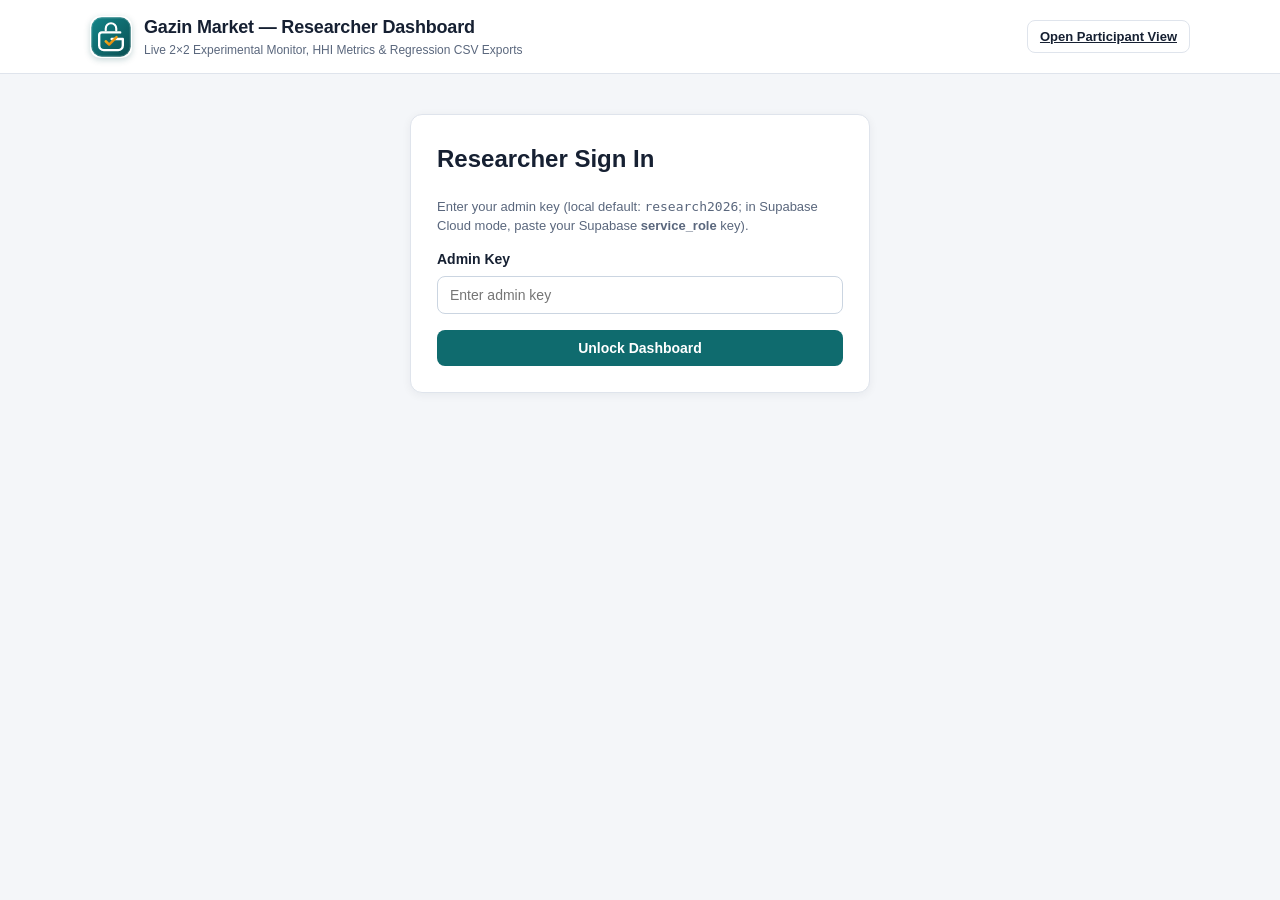
==== admin.html @ ff85631c "Add files via upload" ====
<!DOCTYPE html>
<html lang="en" dir="ltr">
<head>
  <meta charset="UTF-8" />
  <meta name="viewport" content="width=device-width, initial-scale=1.0" />
  <title>Gazin Market | Researcher Dashboard</title>
  <link rel="icon" type="image/svg+xml" href="./images/gazin-logo.svg" />
  <link rel="stylesheet" href="./styles.css" />
</head>
<body>
  <header class="site-header">
    <div class="container header-inner">
      <div class="brand-group">
        <img src="./images/gazin-logo.svg" alt="Gazin Market" class="brand-logo-img" width="42" height="42" />
        <div>
          <div class="brand-name">Gazin Market — Researcher Dashboard</div>
          <div class="brand-sub">Live 2&times;2 Experimental Monitor, HHI Metrics &amp; Regression CSV Exports</div>
        </div>
      </div>
      <div class="header-badges">
        <a href="./" class="btn btn-secondary btn-sm">Open Participant View</a>
      </div>
    </div>
  </header>

  <main class="container main-shell">
    <!-- Auth Gate -->
    <section id="admin-auth-panel" class="card-panel" style="max-width: 460px; margin: 40px auto;">
      <h2>Researcher Sign In</h2>
      <p class="muted small-note" id="admin-auth-hint">Enter your admin key (local default: <code>research2026</code>; in Supabase Cloud mode, paste your Supabase <strong>service_role</strong> key).</p>
      <form id="admin-auth-form" class="form-stack">
        <div class="form-field">
          <label for="admin-key-input">Admin Key</label>
          <input type="password" id="admin-key-input" class="text-input" placeholder="Enter admin key" required />
        </div>
        <div id="admin-auth-error" class="alert-error hidden"></div>
        <button type="submit" class="btn btn-primary">Unlock Dashboard</button>
      </form>
    </section>

    <!-- Dashboard Content -->
    <div id="admin-content" class="hidden">
      <div class="kpi-grid">
        <div class="kpi-card">
          <div class="kpi-num" id="kpi-completed">0</div>
          <div class="kpi-title">Completed Sessions (Total: <span id="kpi-total">0</span>)</div>
        </div>
        <div class="kpi-card">
          <div class="kpi-num" id="kpi-split">0 / 0</div>
          <div class="kpi-title">Completed Human / AI Agent</div>
        </div>
        <div class="kpi-card">
          <div class="kpi-num" id="kpi-attention">—</div>
          <div class="kpi-title">Human Attention Pass Rate</div>
        </div>
        <div class="kpi-card">
          <div class="kpi-num" id="kpi-choices">0</div>
          <div class="kpi-title">Total Recorded Choices</div>
        </div>
      </div>

      <!-- 2x2 Results Table -->
      <section class="card-panel" style="margin-bottom: 20px;">
        <div class="task-top-row" style="margin-bottom: 12px;">
          <div>
            <h2 style="margin-bottom: 4px;">Live 2&times;2 Experimental Summary</h2>
            <p class="muted small-note" style="margin: 0;">Small-seller choice share (H1–H3) and seller concentration HHI across experimental cells.</p>
          </div>
          <div style="display: flex; gap: 8px; flex-wrap: wrap;">
            <button type="button" id="btn-refresh-admin" class="btn btn-secondary btn-sm">Refresh Data</button>
            <button type="button" id="btn-delete-test" class="btn btn-danger btn-sm">Delete TEST* Sessions</button>
          </div>
        </div>

        <div style="overflow-x: auto;">
          <table class="data-table">
            <thead>
              <tr>
                <th>Decision Maker</th>
                <th>Ranking Policy</th>
                <th>N Choices</th>
                <th>Small Seller %</th>
                <th>HHI (0–1)</th>
                <th>HHI (0–10,000)</th>
                <th>Avg Offers Inspected</th>
              </tr>
            </thead>
            <tbody id="cells-tbody"></tbody>
          </table>
        </div>
      </section>

      <!-- CSV Exports -->
      <section class="card-panel" style="margin-bottom: 20px;">
        <h2>Regression-Ready CSV Exports</h2>
        <p class="muted small-note">Download datasets formatted directly for Logistic Regression (H1–H3), Conditional/Mixed Logit (robustness), Clickstream Inspection, and Session Metadata.</p>
        <div class="actions-row">
          <button type="button" class="btn btn-primary" data-export="choices.csv">Download choices_regression.csv</button>
          <button type="button" class="btn btn-primary" data-export="offers_long.csv">Download offers_long_logit.csv</button>
          <button type="button" class="btn btn-secondary" data-export="events.csv">Download events.csv</button>
          <button type="button" class="btn btn-secondary" data-export="sessions.csv">Download sessions.csv</button>
        </div>
      </section>

      <!-- Study Link Generator -->
      <section class="card-panel" style="margin-bottom: 20px;">
        <h2>Study Link Generator</h2>
        <div class="form-stack">
          <div>
            <strong>Human Study — English (Within-Subjects: 2 Popularity + 2 Diversity):</strong>
            <div class="url-box" id="url-human" style="margin-top: 6px;"></div>
          </div>
          <div>
            <strong>Human Study — Persian / فارسی (Within-Subjects: 2 Popularity + 2 Diversity):</strong>
            <div class="url-box" id="url-human-fa" style="margin-top: 6px;"></div>
          </div>
          <div>
            <strong>Prolific Redirect Template (English):</strong>
            <div class="url-box" id="url-prolific" style="margin-top: 6px;"></div>
          </div>
          <div>
            <strong>AI Agent Run Link Builder:</strong>
            <div class="two-col-fields" style="margin-top: 8px;">
              <div class="form-field">
                <label for="builder-model">AI Model Name</label>
                <input type="text" id="builder-model" class="text-input" value="gpt-4o" />
              </div>
              <div class="form-field">
                <label for="builder-policy">Policy Condition</label>
                <select id="builder-policy" class="text-input">
                  <option value="">within-subjects (2 popularity + 2 diversity)</option>
                  <option value="popularity">popularity</option>
                  <option value="diversity">diversity</option>
                </select>
              </div>
            </div>
            <div class="form-field" style="margin-top: 10px; max-width: 240px;">
              <label for="builder-run">Run ID</label>
              <input type="text" id="builder-run" class="text-input" value="01" />
            </div>
            <div class="url-box" id="url-agent" style="margin-top: 10px;"></div>
            <div class="actions-row" style="margin-top: 10px;">
              <button type="button" id="btn-copy-agent-url" class="btn btn-secondary btn-sm">Copy Agent URL</button>
            </div>
          </div>
        </div>
      </section>

      <!-- Recent Sessions -->
      <section class="card-panel">
        <h2>Recent Sessions (Latest 30)</h2>
        <div style="overflow-x: auto;">
          <table class="data-table">
            <thead>
              <tr>
                <th>Participant</th>
                <th>Type</th>
                <th>AI Model</th>
                <th>Policy</th>
                <th>Choices</th>
                <th>Status</th>
                <th>Attention Check</th>
                <th>Created (UTC)</th>
              </tr>
            </thead>
            <tbody id="recent-tbody"></tbody>
          </table>
        </div>
      </section>
    </div>
  </main>

  <script src="./config.js"></script>
  <script src="./api_client.js"></script>
  <script src="./admin.js"></script>
</body>
</html>
---- styles.css ----
@import url("https://fonts.googleapis.com/css2?family=Vazirmatn:wght@400;500;600;700;800&display=swap");

:root {
  --bg: #f4f6f9;
  --surface: #ffffff;
  --border: #dfe4ec;
  --text: #162032;
  --muted: #5a677d;
  --primary: #0f6b6e;
  --primary-hover: #0a5255;
  --primary-soft: #e7f4f4;
  --accent: #d97706;
  --success: #15803d;
  --success-bg: #ecfdf3;
  --danger: #b91c1c;
  --danger-bg: #fef2f2;
  --radius: 12px;
  --shadow: 0 2px 10px rgba(15, 32, 56, 0.06);
}

* {
  box-sizing: border-box;
}

body {
  margin: 0;
  font-family: -apple-system, BlinkMacSystemFont, "Segoe UI", Roboto, "Helvetica Neue", Arial, sans-serif;
  background: var(--bg);
  color: var(--text);
  line-height: 1.5;
  padding-bottom: 92px;
}

.hidden {
  display: none !important;
}

.container {
  width: 100%;
  max-width: 1140px;
  margin: 0 auto;
  padding: 0 20px;
}

/* Header */
.site-header {
  background: var(--surface);
  border-bottom: 1px solid var(--border);
  position: sticky;
  top: 0;
  z-index: 40;
}

.header-inner {
  display: flex;
  align-items: center;
  justify-content: space-between;
  gap: 16px;
  padding-top: 14px;
  padding-bottom: 14px;
  flex-wrap: wrap;
}

.brand-group {
  display: flex;
  align-items: center;
  gap: 12px;
}

.brand-logo-img {
  width: 42px;
  height: 42px;
  border-radius: 10px;
  display: block;
  flex-shrink: 0;
  box-shadow: 0 2px 6px rgba(10, 79, 82, 0.22);
}

.brand-logo {
  width: 40px;
  height: 40px;
  border-radius: 10px;
  background: var(--primary);
  color: #fff;
  font-weight: 800;
  font-size: 20px;
  display: grid;
  place-items: center;
}

.brand-name {
  font-weight: 700;
  font-size: 18px;
  letter-spacing: -0.01em;
}

.brand-sub {
  font-size: 12px;
  color: var(--muted);
}

.header-badges {
  display: flex;
  align-items: center;
  gap: 8px;
  flex-wrap: wrap;
}

.sim-badge {
  background: #f1f5f9;
  color: #334155;
  border: 1px solid var(--border);
  border-radius: 999px;
  padding: 5px 12px;
  font-size: 12px;
  font-weight: 500;
}

.agent-badge {
  background: #ede9fe;
  color: #5b21b6;
  border: 1px solid #c4b5fd;
  border-radius: 999px;
  padding: 5px 12px;
  font-size: 12px;
  font-weight: 600;
}

/* Main shell & panels */
.main-shell {
  margin-top: 24px;
}

.card-panel {
  background: var(--surface);
  border: 1px solid var(--border);
  border-radius: var(--radius);
  box-shadow: var(--shadow);
  padding: 26px;
}

.eyebrow {
  display: inline-block;
  font-size: 12px;
  font-weight: 700;
  text-transform: uppercase;
  letter-spacing: 0.05em;
  color: var(--primary);
  margin-bottom: 8px;
}

h1, h2, h3, h4 {
  margin-top: 0;
  color: var(--text);
}

.lead {
  font-size: 16px;
  color: #334155;
}

.muted {
  color: var(--muted);
}

.small-note {
  font-size: 13px;
}

.req {
  color: var(--danger);
}

/* Step pills */
.step-pills {
  display: flex;
  gap: 8px;
  flex-wrap: wrap;
  margin-bottom: 20px;
}

.pill {
  font-size: 12px;
  font-weight: 600;
  padding: 5px 12px;
  border-radius: 999px;
  background: #f1f5f9;
  color: var(--muted);
  border: 1px solid var(--border);
}

.pill.active {
  background: var(--primary-soft);
  color: var(--primary);
  border-color: #99d1d3;
}

.pill.done {
  background: var(--success-bg);
  color: var(--success);
  border-color: #bbf7d0;
}

/* Welcome */
.welcome-grid {
  display: grid;
  grid-template-columns: 1.5fr 1fr;
  gap: 28px;
  align-items: start;
}

.info-chips {
  display: flex;
  gap: 8px;
  flex-wrap: wrap;
  margin: 18px 0 22px;
}

.chip {
  background: #f8fafc;
  border: 1px solid var(--border);
  border-radius: 8px;
  padding: 6px 12px;
  font-size: 13px;
  font-weight: 500;
}

.summary-box {
  background: #f8fafc;
  border: 1px solid var(--border);
  border-radius: 10px;
  padding: 18px 20px;
}

.summary-box ul {
  margin: 10px 0 0;
  padding-left: 18px;
}

.summary-box li {
  margin-bottom: 8px;
  font-size: 14px;
  color: #334155;
}

/* Buttons */
.btn {
  display: inline-flex;
  align-items: center;
  justify-content: center;
  gap: 6px;
  border-radius: 8px;
  border: 1px solid transparent;
  font-weight: 600;
  font-size: 14px;
  padding: 9px 16px;
  cursor: pointer;
  transition: background-color 0.15s ease, border-color 0.15s ease, transform 0.05s ease;
}

.btn:disabled {
  opacity: 0.5;
  cursor: not-allowed;
}

.btn-lg {
  padding: 11px 22px;
  font-size: 15px;
}

.btn-sm {
  padding: 6px 12px;
  font-size: 13px;
}

.btn-primary {
  background: var(--primary);
  color: #fff;
}

.btn-primary:hover:not(:disabled) {
  background: var(--primary-hover);
}

.btn-secondary {
  background: #fff;
  color: var(--text);
  border-color: var(--border);
}

.btn-secondary:hover:not(:disabled) {
  background: #f8fafc;
}

.btn-danger {
  background: var(--danger);
  color: #fff;
}

.btn-danger:hover:not(:disabled) {
  background: #991b1b;
}

.actions-row {
  display: flex;
  gap: 12px;
  margin-top: 18px;
  flex-wrap: wrap;
}

/* Forms */
.consent-box {
  background: #f8fafc;
  border: 1px solid var(--border);
  border-radius: 10px;
  padding: 16px 20px;
  margin-bottom: 20px;
  font-size: 14px;
  color: #334155;
}

.form-stack {
  display: flex;
  flex-direction: column;
  gap: 16px;
}

.form-field {
  display: flex;
  flex-direction: column;
  gap: 6px;
}

.form-field label {
  font-weight: 600;
  font-size: 14px;
}

.text-input {
  width: 100%;
  padding: 10px 12px;
  border: 1px solid #cbd5e1;
  border-radius: 8px;
  font-size: 14px;
  font-family: inherit;
  background: #fff;
}

.text-input:focus {
  outline: 2px solid var(--primary-soft);
  border-color: var(--primary);
}

.checkbox-row {
  display: flex;
  align-items: flex-start;
  gap: 10px;
  font-size: 14px;
  cursor: pointer;
}

.checkbox-row input {
  margin-top: 3px;
  width: 16px;
  height: 16px;
}

.two-col-fields {
  display: grid;
  grid-template-columns: 1fr 1fr;
  gap: 16px;
}

.alert-error {
  background: var(--danger-bg);
  border: 1px solid #fecaca;
  color: var(--danger);
  border-radius: 8px;
  padding: 10px 14px;
  font-size: 14px;
  margin-top: 12px;
}

/* Instructions */
.instruction-cards {
  display: grid;
  grid-template-columns: repeat(3, 1fr);
  gap: 16px;
  margin: 18px 0;
}

.inst-card {
  border: 1px solid var(--border);
  border-radius: 10px;
  padding: 16px;
  background: #f8fafc;
  display: flex;
  gap: 12px;
  align-items: flex-start;
}

.inst-num {
  width: 28px;
  height: 28px;
  border-radius: 999px;
  background: var(--primary);
  color: #fff;
  font-weight: 700;
  font-size: 14px;
  display: grid;
  place-items: center;
  flex-shrink: 0;
}

.inst-card h4 {
  margin-bottom: 4px;
  font-size: 15px;
}

.inst-card p {
  margin: 0;
  font-size: 13px;
  color: #475569;
}

/* Marketplace Task View */
.task-header {
  margin-bottom: 20px;
  padding: 20px 24px;
}

.task-top-row {
  display: flex;
  justify-content: space-between;
  align-items: flex-start;
  gap: 18px;
  flex-wrap: wrap;
}

.task-counter {
  display: inline-block;
  font-size: 12px;
  font-weight: 700;
  text-transform: uppercase;
  letter-spacing: 0.04em;
  color: var(--primary);
  background: var(--primary-soft);
  padding: 3px 10px;
  border-radius: 999px;
  margin-bottom: 6px;
}

.task-product-heading {
  font-size: 22px;
  margin-bottom: 4px;
}

.task-prompt {
  margin: 10px 0 12px;
  font-size: 15px;
  color: #1e293b;
  background: #f8fafc;
  border-left: 4px solid var(--primary);
  padding: 10px 14px;
  border-radius: 0 8px 8px 0;
}

.listing-meta-bar {
  display: flex;
  justify-content: space-between;
  align-items: center;
  font-size: 13px;
  color: #334155;
  padding-top: 10px;
  border-top: 1px solid #eef2f6;
  flex-wrap: wrap;
  gap: 8px;
}

.progress-wrap {
  min-width: 190px;
}

.progress-label {
  font-size: 12px;
  font-weight: 600;
  color: var(--muted);
  margin-bottom: 5px;
  text-align: right;
}

.progress-track {
  height: 8px;
  background: #e2e8f0;
  border-radius: 999px;
  overflow: hidden;
}

.progress-fill {
  height: 100%;
  background: var(--primary);
  transition: width 0.25s ease;
}

.market-layout {
  display: grid;
  grid-template-columns: 1fr 290px;
  gap: 20px;
  align-items: start;
}

.offers-column {
  display: flex;
  flex-direction: column;
  gap: 14px;
}

/* Offer Card */
.offer-card {
  background: var(--surface);
  border: 2px solid var(--border);
  border-radius: var(--radius);
  padding: 18px 20px;
  display: grid;
  grid-template-columns: 132px 1fr 210px;
  gap: 20px;
  align-items: center;
  box-shadow: var(--shadow);
  transition: border-color 0.15s ease, box-shadow 0.15s ease;
}

.offer-card:hover {
  border-color: #94a3b8;
}

.offer-card.selected {
  border-color: var(--primary);
  background: #f6fbfb;
}

.offer-img-box {
  width: 132px;
  height: 132px;
  background: #ffffff;
  border: 1px solid #edf0f5;
  border-radius: 10px;
  display: grid;
  place-items: center;
  padding: 8px;
}

.offer-img-box img {
  max-width: 100%;
  max-height: 100%;
  object-fit: contain;
}

.offer-body {
  display: flex;
  flex-direction: column;
  gap: 6px;
}

.offer-title {
  font-size: 16px;
  font-weight: 700;
  margin: 0;
  color: var(--text);
}

.offer-specs {
  font-size: 13px;
  color: var(--muted);
}

.offer-rating-line {
  display: flex;
  align-items: center;
  gap: 8px;
  font-size: 13px;
  flex-wrap: wrap;
}

.stars {
  color: var(--accent);
  font-weight: 700;
}

.stock-pill {
  background: var(--success-bg);
  color: var(--success);
  font-size: 12px;
  font-weight: 600;
  padding: 2px 8px;
  border-radius: 6px;
}

.seller-info-box {
  margin-top: 4px;
  padding-top: 8px;
  border-top: 1px solid #eef2f6;
  display: flex;
  flex-direction: column;
  gap: 3px;
  font-size: 13px;
}

.seller-link-row {
  display: flex;
  align-items: center;
  gap: 8px;
  flex-wrap: wrap;
}

.seller-name-btn {
  background: none;
  border: none;
  padding: 0;
  color: var(--primary);
  font-weight: 700;
  font-size: 14px;
  cursor: pointer;
  text-decoration: underline;
  text-underline-offset: 2px;
}

.seller-name-btn:hover {
  color: var(--primary-hover);
}

.catalog-line {
  font-size: 13px;
  color: #334155;
  font-weight: 500;
}

.offer-action-col {
  display: flex;
  flex-direction: column;
  align-items: stretch;
  gap: 8px;
  border-left: 1px solid #eef2f6;
  padding-left: 18px;
}

.price-tag {
  font-size: 22px;
  font-weight: 800;
  color: var(--text);
}

.delivery-line {
  font-size: 12px;
  color: var(--success);
  font-weight: 600;
}

.select-offer-btn {
  width: 100%;
  border: 1.5px solid var(--primary);
  background: #fff;
  color: var(--primary);
  font-weight: 700;
  padding: 9px 12px;
  border-radius: 8px;
  cursor: pointer;
  font-size: 14px;
}

.select-offer-btn:hover {
  background: var(--primary-soft);
}

.offer-card.selected .select-offer-btn {
  background: var(--primary);
  color: #fff;
}

/* Sidebar */
.sidebar-box {
  position: sticky;
  top: 86px;
  padding: 20px;
}

.sidebar-hint {
  font-size: 13px;
  color: var(--muted);
  margin-bottom: 12px;
}

.sidebar-checklist {
  padding-left: 18px;
  margin: 0 0 16px;
  font-size: 13px;
  color: #334155;
}

.sidebar-checklist li {
  margin-bottom: 6px;
}

.selected-preview {
  background: #f8fafc;
  border: 1px solid var(--border);
  border-radius: 8px;
  padding: 12px;
  font-size: 13px;
}

/* Sticky Bottom Bar */
.sticky-bar {
  position: fixed;
  bottom: 0;
  left: 0;
  right: 0;
  background: var(--surface);
  border-top: 1px solid var(--border);
  box-shadow: 0 -4px 16px rgba(15, 23, 42, 0.08);
  padding: 12px 0;
  z-index: 45;
}

.sticky-inner {
  display: flex;
  justify-content: space-between;
  align-items: center;
  gap: 16px;
}

.sticky-text {
  font-size: 14px;
  font-weight: 500;
}

/* Modals */
.modal-backdrop {
  position: fixed;
  inset: 0;
  background: rgba(15, 23, 42, 0.55);
  display: grid;
  place-items: center;
  padding: 20px;
  z-index: 60;
}

.modal-card {
  background: var(--surface);
  border-radius: var(--radius);
  max-width: 480px;
  width: 100%;
  padding: 24px;
  box-shadow: 0 20px 40px rgba(15, 23, 42, 0.25);
  max-height: 90vh;
  overflow-y: auto;
}

.modal-wide {
  max-width: 640px;
}

.modal-header {
  display: flex;
  justify-content: space-between;
  align-items: center;
  border-bottom: 1px solid var(--border);
  padding-bottom: 12px;
  margin-bottom: 16px;
}

.modal-header h3 {
  margin: 0;
}

.modal-close {
  background: none;
  border: none;
  font-size: 26px;
  line-height: 1;
  color: var(--muted);
  cursor: pointer;
}

.modal-actions {
  display: flex;
  justify-content: flex-end;
  gap: 10px;
  margin-top: 20px;
}

.detail-grid {
  display: grid;
  grid-template-columns: 140px 1fr;
  gap: 16px;
  align-items: start;
  margin-bottom: 16px;
}

.spec-table {
  width: 100%;
  border-collapse: collapse;
  font-size: 14px;
  margin-top: 12px;
}

.spec-table th,
.spec-table td {
  padding: 8px 10px;
  border-bottom: 1px solid #eef2f6;
  text-align: left;
}

.spec-table th {
  color: var(--muted);
  font-weight: 600;
  width: 38%;
}

.stat-cards-3 {
  display: grid;
  grid-template-columns: repeat(3, 1fr);
  gap: 12px;
  margin: 14px 0;
}

.stat-tile {
  background: #f8fafc;
  border: 1px solid var(--border);
  border-radius: 10px;
  padding: 12px;
  text-align: center;
}

.stat-val {
  font-size: 20px;
  font-weight: 800;
  color: var(--text);
}

.stat-lbl {
  font-size: 12px;
  color: var(--muted);
}

/* Complete Screen */
.complete-box {
  text-align: center;
  padding: 20px 12px;
}

.complete-icon {
  width: 56px;
  height: 56px;
  border-radius: 999px;
  background: var(--success-bg);
  color: var(--success);
  font-size: 28px;
  font-weight: 800;
  display: grid;
  place-items: center;
  margin: 0 auto 14px;
  border: 2px solid #86efac;
}

.completion-code-box {
  display: inline-flex;
  align-items: center;
  gap: 12px;
  background: #f8fafc;
  border: 1px solid var(--border);
  border-radius: 10px;
  padding: 12px 18px;
  margin: 14px 0;
  flex-wrap: wrap;
}

.completion-code-box strong {
  font-family: ui-monospace, SFMono-Regular, Menlo, Consolas, monospace;
  font-size: 16px;
  color: var(--primary);
}

/* Admin Dashboard Helpers */
.kpi-grid {
  display: grid;
  grid-template-columns: repeat(4, 1fr);
  gap: 14px;
  margin-bottom: 20px;
}

.kpi-card {
  background: var(--surface);
  border: 1px solid var(--border);
  border-radius: var(--radius);
  padding: 16px 18px;
  box-shadow: var(--shadow);
}

.kpi-num {
  font-size: 26px;
  font-weight: 800;
  color: var(--primary);
}

.kpi-title {
  font-size: 13px;
  color: var(--muted);
  margin-top: 2px;
}

.data-table {
  width: 100%;
  border-collapse: collapse;
  font-size: 13px;
}

.data-table th,
.data-table td {
  padding: 10px 12px;
  border-bottom: 1px solid var(--border);
  text-align: left;
}

.data-table th {
  background: #f8fafc;
  color: #334155;
  font-weight: 700;
}

.url-box {
  font-family: ui-monospace, SFMono-Regular, Menlo, Consolas, monospace;
  font-size: 12px;
  background: #f8fafc;
  border: 1px solid var(--border);
  padding: 10px 12px;
  border-radius: 8px;
  word-break: break-all;
}

/* Language Switcher */
.lang-bar {
  display: flex;
  align-items: center;
  justify-content: space-between;
  gap: 12px;
  padding: 12px 16px;
  background: #f8fafc;
  border: 1px solid var(--border);
  border-radius: 10px;
  margin-bottom: 20px;
  flex-wrap: wrap;
}

.lang-bar-label {
  font-size: 13px;
  font-weight: 700;
  color: #334155;
}

.lang-btn-group {
  display: inline-flex;
  gap: 8px;
}

.lang-btn {
  padding: 7px 16px;
  border-radius: 8px;
  border: 1.5px solid #cbd5e1;
  background: #fff;
  color: var(--text);
  font-weight: 700;
  font-size: 13px;
  cursor: pointer;
  font-family: inherit;
  transition: all 0.15s ease;
}

.lang-btn:hover {
  border-color: var(--primary);
  color: var(--primary);
}

.lang-btn.active {
  background: var(--primary);
  border-color: var(--primary);
  color: #fff;
}

/* RTL Support for Persian */
[dir="rtl"] body {
  font-family: "Vazirmatn", Tahoma, -apple-system, BlinkMacSystemFont, "Segoe UI", Arial, sans-serif;
}

[dir="rtl"] .summary-box ul,
[dir="rtl"] .sidebar-checklist {
  padding-left: 0;
  padding-right: 18px;
}

[dir="rtl"] .task-prompt {
  border-left: none;
  border-right: 4px solid var(--primary);
  border-radius: 8px 0 0 8px;
}

[dir="rtl"] .progress-label {
  text-align: left;
}

[dir="rtl"] .offer-action-col {
  border-left: none;
  padding-left: 0;
  border-right: 1px solid #eef2f6;
  padding-right: 18px;
}

[dir="rtl"] .spec-table th,
[dir="rtl"] .spec-table td {
  text-align: right;
}

@media (max-width: 900px) {
  [dir="rtl"] .offer-action-col {
    border-right: none;
    padding-right: 0;
    border-top: 1px solid #eef2f6;
    padding-top: 12px;
  }
}

@media (max-width: 900px) {
  .welcome-grid,
  .market-layout,
  .instruction-cards,
  .kpi-grid {
    grid-template-columns: 1fr;
  }
  .offer-card {
    grid-template-columns: 1fr;
  }
  .offer-action-col {
    border-left: none;
    border-top: 1px solid #eef2f6;
    padding-left: 0;
    padding-top: 12px;
  }
  .two-col-fields,
  .stat-cards-3 {
    grid-template-columns: 1fr;
  }
}
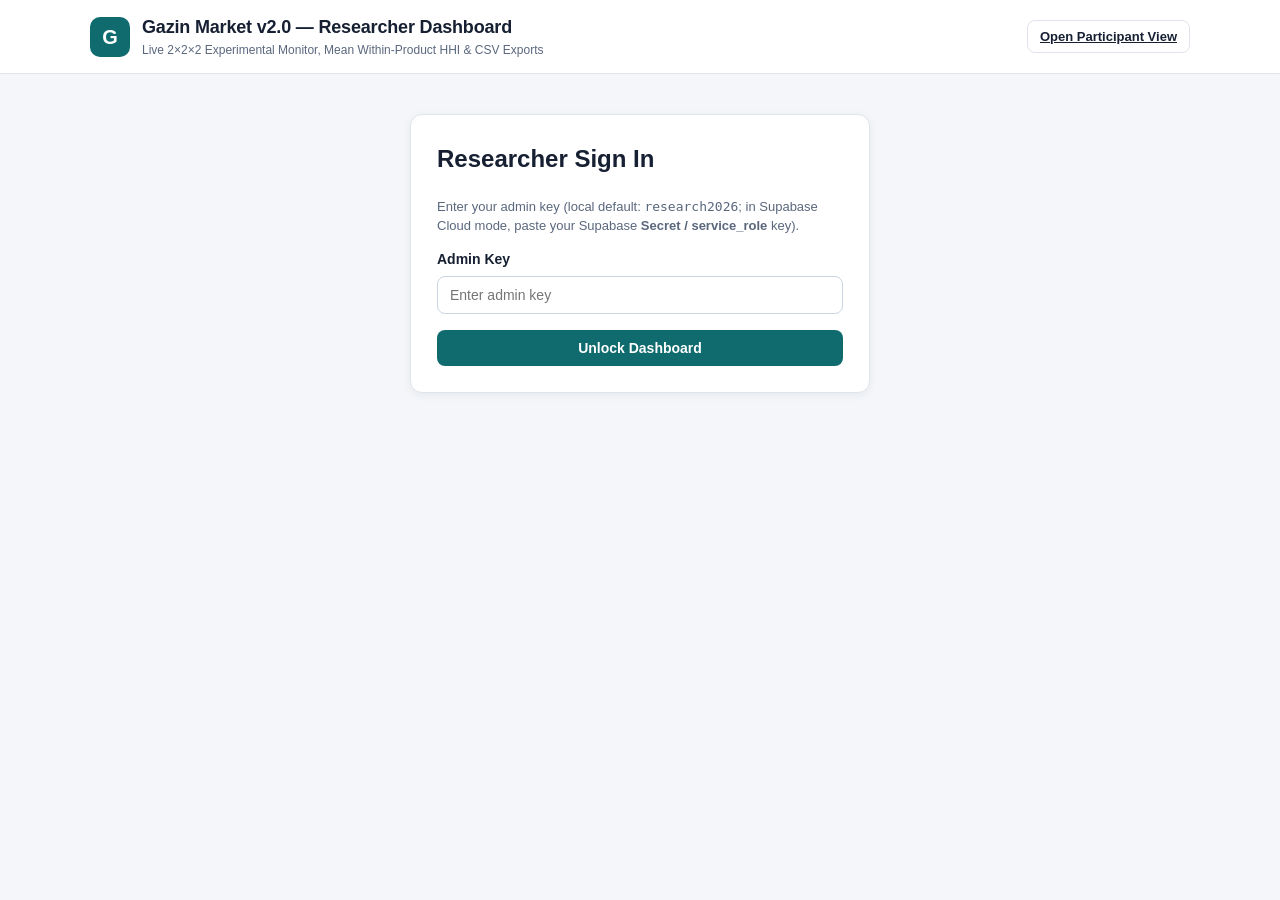
==== commit eb1e9fff: "Add files via upload" ====
--- a/admin.html
+++ b/admin.html
@@ -4,17 +4,16 @@
   <meta charset="UTF-8" />
   <meta name="viewport" content="width=device-width, initial-scale=1.0" />
   <title>Gazin Market | Researcher Dashboard</title>
-  <link rel="icon" type="image/svg+xml" href="./images/gazin-logo.svg" />
   <link rel="stylesheet" href="./styles.css" />
 </head>
 <body>
   <header class="site-header">
     <div class="container header-inner">
       <div class="brand-group">
-        <img src="./images/gazin-logo.svg" alt="Gazin Market" class="brand-logo-img" width="42" height="42" />
+        <div class="brand-logo" aria-hidden="true">G</div>
         <div>
-          <div class="brand-name">Gazin Market — Researcher Dashboard</div>
-          <div class="brand-sub">Live 2&times;2 Experimental Monitor, HHI Metrics &amp; Regression CSV Exports</div>
+          <div class="brand-name">Gazin Market v2.0 — Researcher Dashboard</div>
+          <div class="brand-sub">Live 2&times;2&times;2 Experimental Monitor, Mean Within-Product HHI &amp; CSV Exports</div>
         </div>
       </div>
       <div class="header-badges">
@@ -27,7 +26,7 @@
     <!-- Auth Gate -->
     <section id="admin-auth-panel" class="card-panel" style="max-width: 460px; margin: 40px auto;">
       <h2>Researcher Sign In</h2>
-      <p class="muted small-note" id="admin-auth-hint">Enter your admin key (local default: <code>research2026</code>; in Supabase Cloud mode, paste your Supabase <strong>service_role</strong> key).</p>
+      <p class="muted small-note" id="admin-auth-hint">Enter your admin key (local default: <code>research2026</code>; in Supabase Cloud mode, paste your Supabase <strong>Secret / service_role</strong> key).</p>
       <form id="admin-auth-form" class="form-stack">
         <div class="form-field">
           <label for="admin-key-input">Admin Key</label>
@@ -59,12 +58,12 @@
         </div>
       </div>
 
-      <!-- 2x2 Results Table -->
+      <!-- 2x2x2 Results Table -->
       <section class="card-panel" style="margin-bottom: 20px;">
         <div class="task-top-row" style="margin-bottom: 12px;">
           <div>
-            <h2 style="margin-bottom: 4px;">Live 2&times;2 Experimental Summary</h2>
-            <p class="muted small-note" style="margin: 0;">Small-seller choice share (H1–H3) and seller concentration HHI across experimental cells.</p>
+            <h2 style="margin-bottom: 4px;">Live 2&times;2&times;2 Experimental Summary</h2>
+            <p class="muted small-note" style="margin: 0;">Low-history seller choice share (H1–H4) and Mean Within-Product HHI across Decision Maker &times; Top-2 Policy &times; Price Discount (0% vs 6–8%).</p>
           </div>
           <div style="display: flex; gap: 8px; flex-wrap: wrap;">
             <button type="button" id="btn-refresh-admin" class="btn btn-secondary btn-sm">Refresh Data</button>
@@ -78,10 +77,11 @@
               <tr>
                 <th>Decision Maker</th>
                 <th>Ranking Policy</th>
+                <th>Low-History Discount</th>
                 <th>N Choices</th>
-                <th>Small Seller %</th>
-                <th>HHI (0–1)</th>
-                <th>HHI (0–10,000)</th>
+                <th>Low-History Chosen %</th>
+                <th>Mean Product HHI (0–1)</th>
+                <th>Mean Product HHI (0–10k)</th>
                 <th>Avg Offers Inspected</th>
               </tr>
             </thead>
@@ -93,7 +93,7 @@
       <!-- CSV Exports -->
       <section class="card-panel" style="margin-bottom: 20px;">
         <h2>Regression-Ready CSV Exports</h2>
-        <p class="muted small-note">Download datasets formatted directly for Logistic Regression (H1–H3), Conditional/Mixed Logit (robustness), Clickstream Inspection, and Session Metadata.</p>
+        <p class="muted small-note">Download datasets formatted directly for Mixed-Effects Logistic Regression (H1–H4), Conditional/Mixed Logit (10 offers per choice), Clickstream Inspection, and Session Metadata.</p>
         <div class="actions-row">
           <button type="button" class="btn btn-primary" data-export="choices.csv">Download choices_regression.csv</button>
           <button type="button" class="btn btn-primary" data-export="offers_long.csv">Download offers_long_logit.csv</button>
@@ -107,15 +107,11 @@
         <h2>Study Link Generator</h2>
         <div class="form-stack">
           <div>
-            <strong>Human Study — English (Within-Subjects: 2 Popularity + 2 Diversity):</strong>
+            <strong>Human Study (Balanced Random Policy):</strong>
             <div class="url-box" id="url-human" style="margin-top: 6px;"></div>
           </div>
           <div>
-            <strong>Human Study — Persian / فارسی (Within-Subjects: 2 Popularity + 2 Diversity):</strong>
-            <div class="url-box" id="url-human-fa" style="margin-top: 6px;"></div>
-          </div>
-          <div>
-            <strong>Prolific Redirect Template (English):</strong>
+            <strong>Prolific Redirect Template:</strong>
             <div class="url-box" id="url-prolific" style="margin-top: 6px;"></div>
           </div>
           <div>
@@ -128,7 +124,7 @@
               <div class="form-field">
                 <label for="builder-policy">Policy Condition</label>
                 <select id="builder-policy" class="text-input">
-                  <option value="">within-subjects (2 popularity + 2 diversity)</option>
+                  <option value="">random (balanced)</option>
                   <option value="popularity">popularity</option>
                   <option value="diversity">diversity</option>
                 </select>
